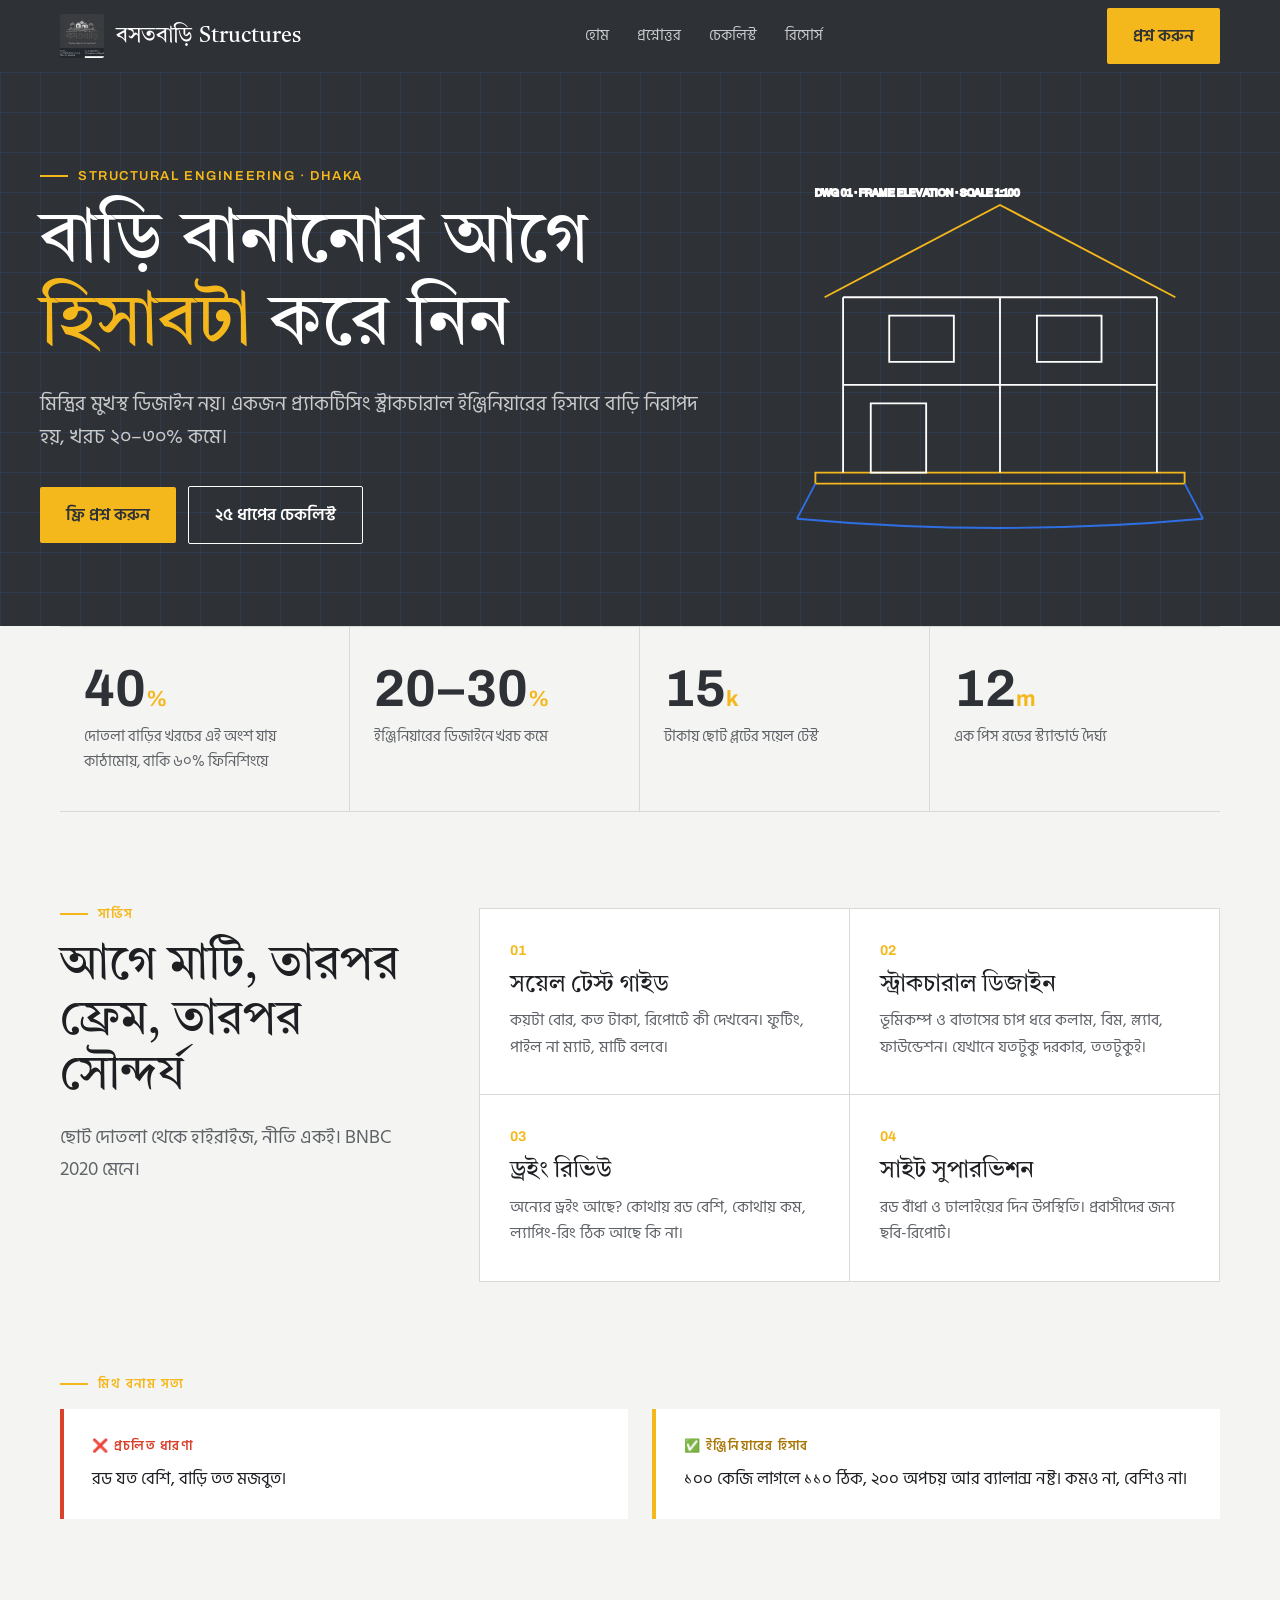
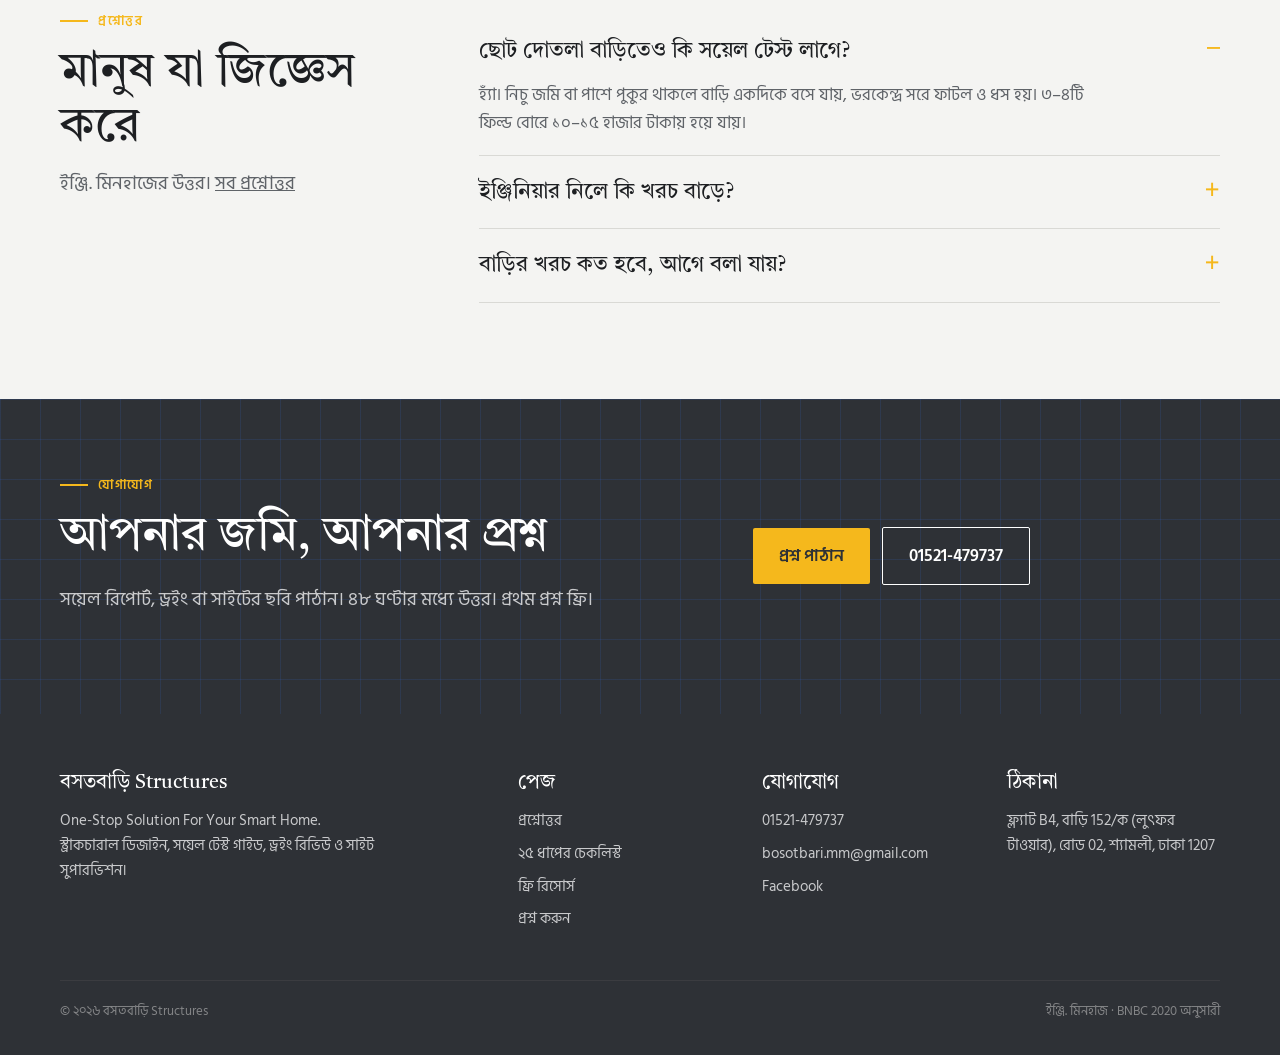
==== website/index.html @ 113fbb8b "বসতবাড়ি Structures: plan, 30-day cards, website, tracker, design system Co-Authored-By: Claude Fabl" ====
<!doctype html><html lang="bn"><head><meta charset="utf-8"><meta name="viewport" content="width=device-width,initial-scale=1"><link rel="preconnect" href="https://fonts.gstatic.com" crossorigin><link href="https://fonts.googleapis.com/css2?family=Tiro+Bangla&family=Hind+Siliguri:wght@400;600&family=Archivo:wght@500;700&display=swap" rel="stylesheet"><link rel="stylesheet" href="style.css"><link rel="icon" href="logo.jpg"><title>বসতবাড়ি Structures</title><meta name="description" content="বাড়ি বানানোর আগে একজন স্ট্রাকচারাল ইঞ্জিনিয়ারের সাথে কথা বলুন। সহজ বাংলায় সয়েল টেস্ট, ডিজাইন, খরচ ও রড কেনার গাইড।"></head><body>
<header><div class="wrap"><nav><a class="logo" href="index.html"><img src="logo.jpg" alt="">বসতবাড়ি Structures</a><ul><li><a href="index.html">হোম</a></li><li><a href="qa.html">প্রশ্নোত্তর</a></li><li><a href="checklist.html">চেকলিস্ট</a></li><li><a href="resources.html">রিসোর্স</a></li></ul><a class="btn" href="ask.html">প্রশ্ন করুন</a></nav></div></header>
<div class="dark"><div class="wrap hero"><div><div class="eyebrow">Structural engineering · Dhaka</div><h1>বাড়ি বানানোর আগে <em>হিসাবটা</em> করে নিন</h1><p>মিস্ত্রির মুখস্থ ডিজাইন নয়। একজন প্র্যাকটিসিং স্ট্রাকচারাল ইঞ্জিনিয়ারের হিসাবে বাড়ি নিরাপদ হয়, খরচ ২০–৩০% কমে।</p><a class="btn" href="ask.html">ফ্রি প্রশ্ন করুন</a> &nbsp; <a class="btn ghost" href="checklist.html">২৫ ধাপের চেকলিস্ট</a></div><div><svg class="bp" viewBox="0 0 520 400" fill="none" stroke="#fff" stroke-width="2" xmlns="http://www.w3.org/2000/svg"><rect x="60" y="330" width="400" height="12" stroke="#F5B81C"/><line x1="90" y1="330" x2="90" y2="140"/><line x1="430" y1="330" x2="430" y2="140"/><line x1="260" y1="330" x2="260" y2="140" class="d2"/><line x1="90" y1="235" x2="430" y2="235" class="d2"/><line x1="90" y1="140" x2="430" y2="140" class="d2"/><path d="M70 140 L260 40 L450 140" class="d3" stroke="#F5B81C"/><rect x="120" y="255" width="60" height="75" class="d3"/><rect x="300" y="160" width="70" height="50" class="d3"/><rect x="140" y="160" width="70" height="50" class="d3"/><line x1="60" y1="342" x2="40" y2="380" class="d4" stroke="#2F6FE4"/><line x1="460" y1="342" x2="480" y2="380" class="d4" stroke="#2F6FE4"/><path d="M40 380 Q260 400 480 380" class="d4" stroke="#2F6FE4"/><text x="60" y="30" fill="#848587" font-family="Archivo" font-size="11">DWG 01 · FRAME ELEVATION · SCALE 1:100</text></svg></div></div></div>
<div class="wrap"><div class="stats"><div class="stat"><b class="num">40<small>%</small></b><span>দোতলা বাড়ির খরচের এই অংশ যায় কাঠামোয়, বাকি ৬০% ফিনিশিংয়ে</span></div><div class="stat"><b class="num">20–30<small>%</small></b><span>ইঞ্জিনিয়ারের ডিজাইনে খরচ কমে</span></div><div class="stat"><b class="num">15<small>k</small></b><span>টাকায় ছোট প্লটের সয়েল টেস্ট</span></div><div class="stat"><b class="num">12<small>m</small></b><span>এক পিস রডের স্ট্যান্ডার্ড দৈর্ঘ্য</span></div></div></div>
<section><div class="wrap grid2"><div><div class="eyebrow">সার্ভিস</div><h2>আগে মাটি, তারপর ফ্রেম, তারপর সৌন্দর্য</h2><p class="lead">ছোট দোতলা থেকে হাইরাইজ, নীতি একই। BNBC 2020 মেনে।</p></div>
<div class="services"><div class="svc"><div class="n">01</div><h3>সয়েল টেস্ট গাইড</h3><p>কয়টা বোর, কত টাকা, রিপোর্টে কী দেখবেন। ফুটিং, পাইল না ম্যাট, মাটি বলবে।</p></div><div class="svc"><div class="n">02</div><h3>স্ট্রাকচারাল ডিজাইন</h3><p>ভূমিকম্প ও বাতাসের চাপ ধরে কলাম, বিম, স্ল্যাব, ফাউন্ডেশন। যেখানে যতটুকু দরকার, ততটুকুই।</p></div><div class="svc"><div class="n">03</div><h3>ড্রইং রিভিউ</h3><p>অন্যের ড্রইং আছে? কোথায় রড বেশি, কোথায় কম, ল্যাপিং-রিং ঠিক আছে কি না।</p></div><div class="svc"><div class="n">04</div><h3>সাইট সুপারভিশন</h3><p>রড বাঁধা ও ঢালাইয়ের দিন উপস্থিতি। প্রবাসীদের জন্য ছবি-রিপোর্ট।</p></div></div></div></section>
<section style="padding-top:0"><div class="wrap"><div class="eyebrow">মিথ বনাম সত্য</div><div class="myth"><div><b>❌ প্রচলিত ধারণা</b>রড যত বেশি, বাড়ি তত মজবুত।</div><div><b>✅ ইঞ্জিনিয়ারের হিসাব</b>১০০ কেজি লাগলে ১১০ ঠিক, ২০০ অপচয় আর ব্যালান্স নষ্ট। কমও না, বেশিও না।</div></div></div></section>
<section class="faq" style="padding-top:0"><div class="wrap grid2"><div><div class="eyebrow">প্রশ্নোত্তর</div><h2>মানুষ যা জিজ্ঞেস করে</h2><p class="lead">ইঞ্জি. মিনহাজের উত্তর। <a href="qa.html">সব প্রশ্নোত্তর</a></p></div><div>
<details open><summary>ছোট দোতলা বাড়িতেও কি সয়েল টেস্ট লাগে?</summary><p>হ্যাঁ। নিচু জমি বা পাশে পুকুর থাকলে বাড়ি একদিকে বসে যায়, ভরকেন্দ্র সরে ফাটল ও ধস হয়। ৩–৪টি ফিল্ড বোরে ১০–১৫ হাজার টাকায় হয়ে যায়।</p></details>
<details><summary>ইঞ্জিনিয়ার নিলে কি খরচ বাড়ে?</summary><p>না, সাধারণত ২০–৩০% কমে। মুখস্থ ডিজাইনে ছাদে ২ টনের জায়গায় ৩ টন রড যায়; এক ফ্লোরে ৫০০ কেজি বেশি মানেই ৪০ হাজার টাকা লস।</p></details>
<details><summary>বাড়ির খরচ কত হবে, আগে বলা যায়?</summary><p>রাফ ধারণা: প্রতি বর্গফুট ~১,৫০০ টাকা। সঠিক (৯০–৯৫%) হিসাব আসে ডিজাইন শেষে।</p></details></div></div></section>
<div class="dark cta"><div class="wrap"><div><div class="eyebrow">যোগাযোগ</div><h2>আপনার জমি, আপনার প্রশ্ন</h2><p>সয়েল রিপোর্ট, ড্রইং বা সাইটের ছবি পাঠান। ৪৮ ঘণ্টার মধ্যে উত্তর। প্রথম প্রশ্ন ফ্রি।</p></div><div><a class="btn" href="ask.html">প্রশ্ন পাঠান</a> &nbsp; <a class="btn ghost" href="tel:+8801521479737">01521-479737</a></div></div></div>
<footer><div class="wrap"><div class="cols"><div><h4>বসতবাড়ি Structures</h4><p style="max-width:40ch;margin:0">One-Stop Solution For Your Smart Home. স্ট্রাকচারাল ডিজাইন, সয়েল টেস্ট গাইড, ড্রইং রিভিউ ও সাইট সুপারভিশন।</p></div><div><h4>পেজ</h4><a href="qa.html">প্রশ্নোত্তর</a><a href="checklist.html">২৫ ধাপের চেকলিস্ট</a><a href="resources.html">ফ্রি রিসোর্স</a><a href="ask.html">প্রশ্ন করুন</a></div><div><h4>যোগাযোগ</h4><a href="tel:+8801521479737">01521-479737</a><a href="mailto:bosotbari.mm@gmail.com">bosotbari.mm@gmail.com</a><a href="https://www.facebook.com/profile.php?id=61591769554161">Facebook</a></div><div><h4>ঠিকানা</h4><p style="margin:0">ফ্ল্যাট B4, বাড়ি 152/ক (লুৎফর টাওয়ার), রোড 02, শ্যামলী, ঢাকা 1207</p></div></div><div class="bottom"><span>© ২০২৬ বসতবাড়ি Structures</span><span>ইঞ্জি. মিনহাজ · BNBC 2020 অনুসারী</span></div></div></footer></body></html>
---- website/style.css ----
@import url("tokens.css");
*{box-sizing:border-box}html{scroll-behavior:smooth}
body{margin:0;font-family:var(--fb);background:var(--paper);color:var(--ink);line-height:1.65;font-size:17px}
a{color:inherit}img{max-width:100%;display:block}
.wrap{max-width:1200px;margin:0 auto;padding:0 20px}
.num{font-family:var(--fn);font-variant-numeric:tabular-nums}
h1,h2,h3{font-family:var(--fh);font-weight:400;line-height:1.15;margin:0}
h1{font-size:clamp(40px,6vw,72px)}h2{font-size:clamp(30px,4vw,48px)}h3{font-size:24px}
.eyebrow{font:600 13px/1 var(--fn);letter-spacing:.12em;text-transform:uppercase;color:var(--safety);margin-bottom:18px;display:flex;gap:10px;align-items:center}
.eyebrow::before{content:"";width:28px;height:2px;background:var(--safety)}
header{background:var(--charcoal);color:#fff;position:sticky;top:0;z-index:9}
nav{display:flex;align-items:center;justify-content:space-between;height:72px}
.logo{display:flex;align-items:center;gap:12px;text-decoration:none;font-family:var(--fh);font-size:22px}
.logo img{width:44px;height:44px;object-fit:cover;object-position:50% 38%;border-radius:2px}
nav ul{list-style:none;display:flex;gap:28px;margin:0;padding:0;font-size:15px}nav ul a{text-decoration:none;color:#c9cacc}nav ul a.on,nav ul a:hover{color:#fff;box-shadow:0 2px 0 var(--safety)}
.btn{display:inline-block;background:var(--safety);color:var(--charcoal);text-decoration:none;padding:14px 26px;border-radius:2px;font-weight:600;border:0;font:inherit;font-weight:600;cursor:pointer}
.btn:hover{box-shadow:inset 0 -3px 0 rgba(0,0,0,.25)}
.btn.ghost{background:transparent;color:inherit;border:1.5px solid currentColor}
.dark{background:var(--charcoal);color:#fff;position:relative;overflow:hidden}
.dark::before{content:"";position:absolute;inset:0;background-image:linear-gradient(rgba(47,111,228,.14) 1px,transparent 1px),linear-gradient(90deg,rgba(47,111,228,.14) 1px,transparent 1px);background-size:40px 40px;pointer-events:none}
.dark>.wrap{position:relative}
.hero{padding:96px 0 80px;display:grid;grid-template-columns:7fr 5fr;gap:48px;align-items:center}
.hero p{font-size:20px;color:#c9cacc;max-width:60ch;margin:22px 0 32px}
.hero h1 em{font-style:normal;color:var(--safety)}
.bp{width:100%;height:auto}
.stats{display:grid;grid-template-columns:repeat(4,1fr);gap:0;border-top:1px solid var(--line);border-bottom:1px solid var(--line)}
.stat{padding:36px 24px;border-right:1px solid var(--line)}.stat:last-child{border-right:0}
.stat b{display:block;font:700 52px/1 var(--fn);color:var(--charcoal)}.stat b small{font-size:22px;color:var(--safety)}
.stat span{display:block;margin-top:10px;color:var(--mut);font-size:15px}
section{padding:96px 0}
.lead{color:var(--mut);font-size:19px;max-width:62ch;margin:18px 0 0}
.grid2{display:grid;grid-template-columns:4fr 8fr;gap:48px;align-items:start}
.services{display:grid;grid-template-columns:1fr 1fr;gap:1px;background:var(--line);border:1px solid var(--line)}
.svc{background:var(--white);padding:34px 30px}.svc .n{font:700 14px var(--fn);color:var(--safety);margin-bottom:14px}
.svc h3{margin-bottom:8px}.svc p{margin:0;color:var(--mut);font-size:16px}
.faq details{border-bottom:1px solid var(--line);padding:18px 0}.faq summary{cursor:pointer;font-family:var(--fh);font-size:22px;list-style:none;display:flex;justify-content:space-between;gap:16px}
.faq summary::after{content:"+";font-family:var(--fn);color:var(--safety);font-size:26px;line-height:1}
.faq details[open] summary::after{content:"–"}.faq p{color:var(--mut);margin:12px 0 0;max-width:68ch}
.myth{display:grid;grid-template-columns:1fr 1fr;gap:24px}
.myth div{padding:26px 28px;background:var(--white);border-left:4px solid var(--danger)}.myth div+div{border-left-color:var(--safety)}
.myth b{display:block;font:600 13px var(--fn);letter-spacing:.1em;margin-bottom:8px;color:var(--danger)}.myth div+div b{color:#a9780a}
.cta{padding:80px 0}.cta .wrap{display:grid;grid-template-columns:7fr 5fr;gap:40px;align-items:center}
.cta p{color:#c9cacc;font-size:19px;max-width:56ch}
form{display:grid;gap:18px;max-width:640px}label{display:grid;gap:8px;font-weight:600;font-size:15px}
input,select,textarea{font:inherit;padding:14px 16px;border:1px solid var(--graphite);border-radius:2px;background:#fff;color:var(--ink);width:100%}
input:focus,select:focus,textarea:focus{outline:0;border:2px solid var(--safety);padding:13px 15px}textarea{min-height:150px}
.note{border-left:4px solid var(--safety);background:var(--white);padding:14px 18px;font-size:15px}
ol.steps{counter-reset:s;list-style:none;padding:0;margin:0 0 40px}ol.steps li{counter-increment:s;padding:16px 0 16px 64px;position:relative;border-bottom:1px solid var(--line)}
ol.steps li::before{content:counter(s,decimal);position:absolute;left:0;top:14px;font:700 28px var(--fn);color:var(--safety)}
ol.steps h4{margin:0 0 2px;font:400 20px var(--fh)}ol.steps p{margin:0;color:var(--mut);font-size:15px}
.res{display:grid;grid-template-columns:repeat(auto-fill,minmax(300px,1fr));gap:24px}
.res article{background:var(--white);border-top:3px solid var(--charcoal)}.res .thumb{aspect-ratio:16/9;background:var(--charcoal);display:grid;place-items:center;color:var(--safety);font:700 40px var(--fn)}
.res iframe{width:100%;aspect-ratio:16/9;border:0;display:block}.res .body{padding:20px 22px}.res h3{font-size:20px;margin-bottom:6px}.res p{margin:0 0 12px;color:var(--mut);font-size:15px}
.tag{display:inline-block;font:600 12px var(--fn);letter-spacing:.08em;text-transform:uppercase;color:var(--charcoal);background:var(--paper);padding:4px 8px;margin-right:6px}
footer{background:var(--charcoal);color:#c9cacc;padding:56px 0 32px;font-size:15px}
footer .cols{display:grid;grid-template-columns:2fr 1fr 1fr 1fr;gap:32px;margin-bottom:40px}footer h4{color:#fff;margin:0 0 12px;font:400 20px var(--fh)}
footer a{text-decoration:none;color:#c9cacc;display:block;margin-bottom:8px}footer a:hover{color:var(--safety)}
footer .bottom{border-top:1px solid var(--graphite);padding-top:20px;display:flex;justify-content:space-between;flex-wrap:wrap;gap:8px;font-size:13px;color:var(--fog)}
@keyframes draw{to{stroke-dashoffset:0}}.bp path,.bp line,.bp rect,.bp circle{stroke-dasharray:1200;stroke-dashoffset:1200;animation:draw 2.4s ease forwards}
.bp .d2{animation-delay:.5s}.bp .d3{animation-delay:1s}.bp .d4{animation-delay:1.5s}
@media(max-width:860px){.hero,.grid2,.cta .wrap{grid-template-columns:1fr}.hero{padding:56px 0 48px}.stats{grid-template-columns:1fr 1fr}.stat{border-bottom:1px solid var(--line)}.services,.myth{grid-template-columns:1fr}section{padding:56px 0}nav ul{display:none}footer .cols{grid-template-columns:1fr 1fr}}
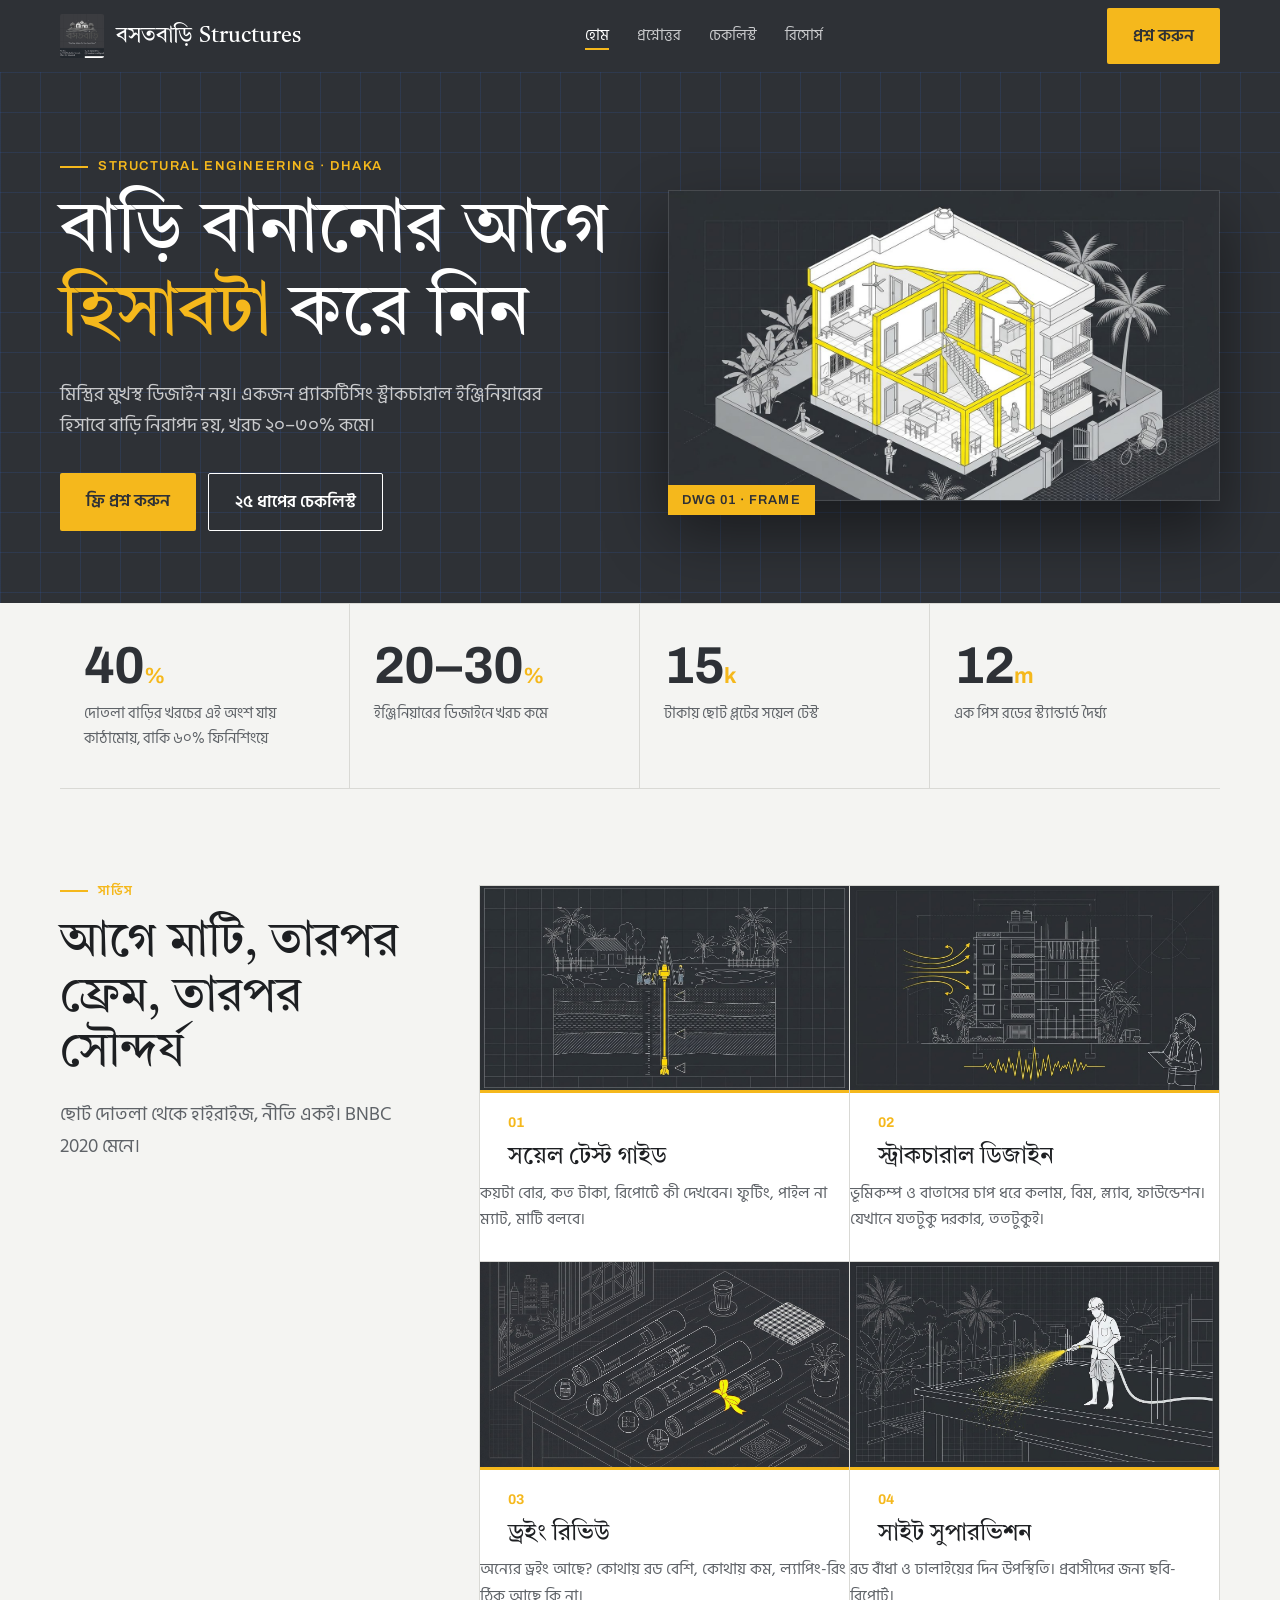
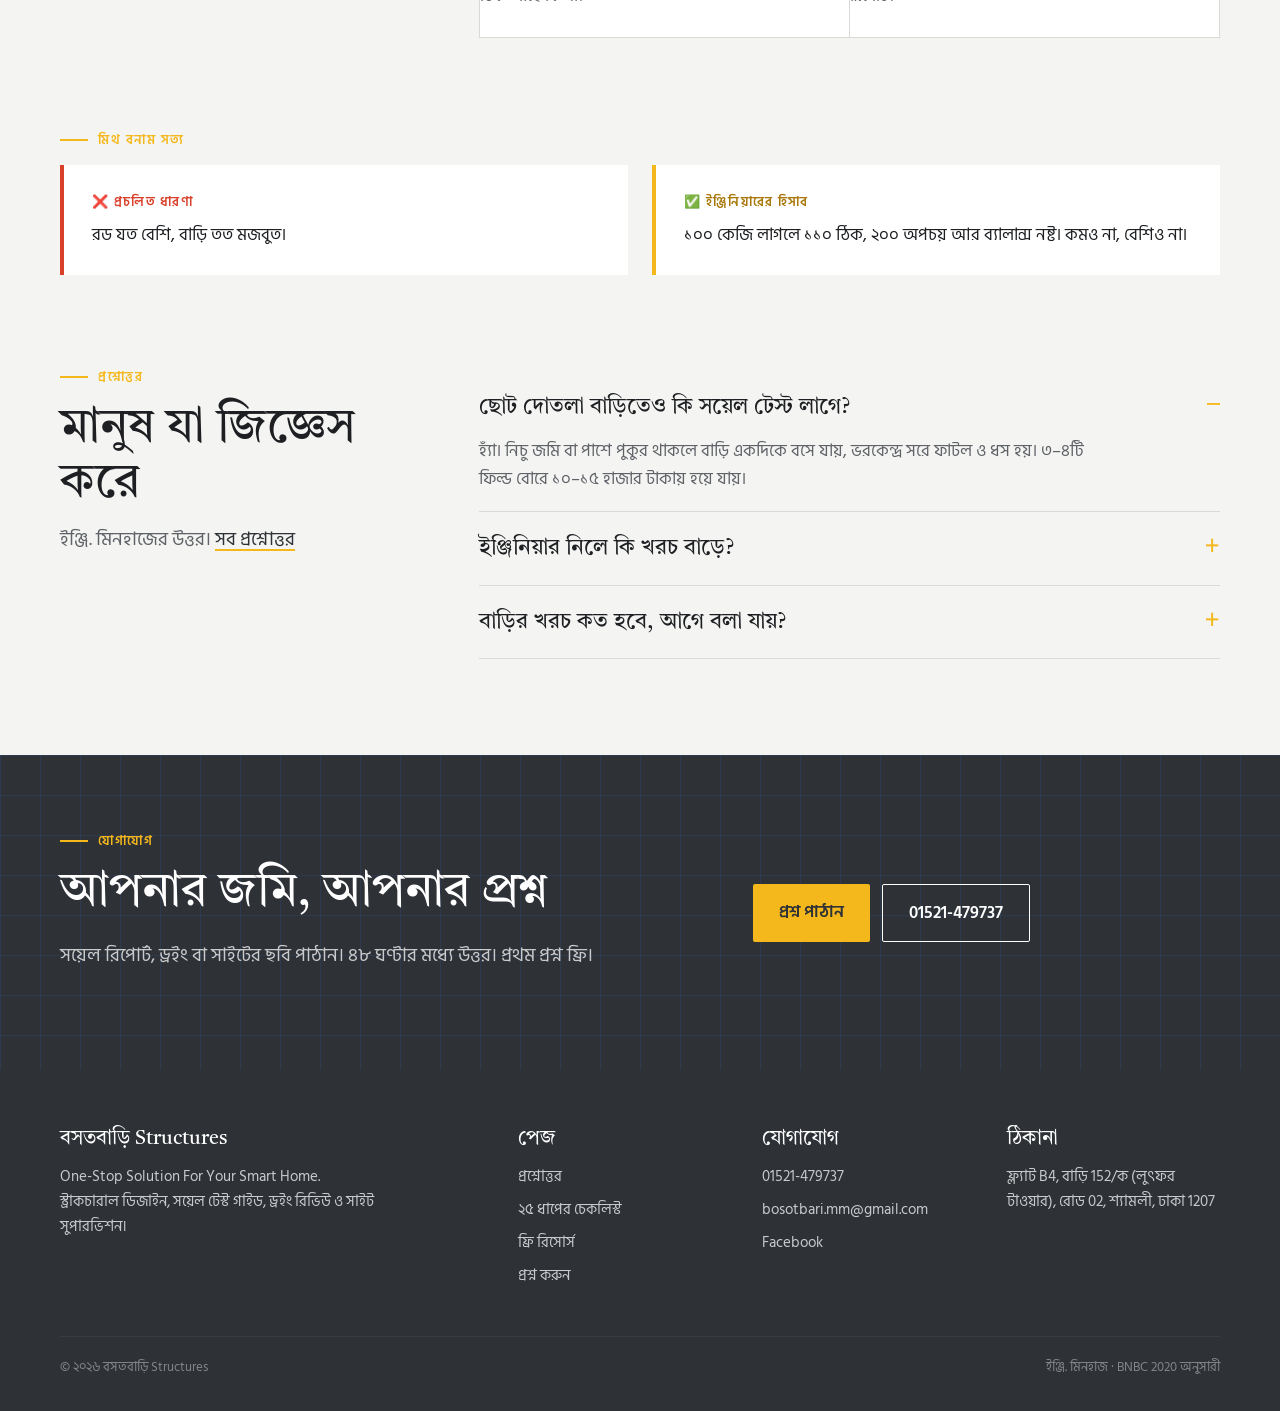
==== commit ded6c85a: "Website polish: fix hero gutter, Flow images, mobile subnav; token helper Co-Authored-By: Claude Fab" ====
--- a/website/index.html
+++ b/website/index.html
@@ -1,13 +1,13 @@
-<!doctype html><html lang="bn"><head><meta charset="utf-8"><meta name="viewport" content="width=device-width,initial-scale=1"><link rel="preconnect" href="https://fonts.gstatic.com" crossorigin><link href="https://fonts.googleapis.com/css2?family=Tiro+Bangla&family=Hind+Siliguri:wght@400;600&family=Archivo:wght@500;700&display=swap" rel="stylesheet"><link rel="stylesheet" href="style.css"><link rel="icon" href="logo.jpg"><title>বসতবাড়ি Structures</title><meta name="description" content="বাড়ি বানানোর আগে একজন স্ট্রাকচারাল ইঞ্জিনিয়ারের সাথে কথা বলুন। সহজ বাংলায় সয়েল টেস্ট, ডিজাইন, খরচ ও রড কেনার গাইড।"></head><body>
-<header><div class="wrap"><nav><a class="logo" href="index.html"><img src="logo.jpg" alt="">বসতবাড়ি Structures</a><ul><li><a href="index.html">হোম</a></li><li><a href="qa.html">প্রশ্নোত্তর</a></li><li><a href="checklist.html">চেকলিস্ট</a></li><li><a href="resources.html">রিসোর্স</a></li></ul><a class="btn" href="ask.html">প্রশ্ন করুন</a></nav></div></header>
-<div class="dark"><div class="wrap hero"><div><div class="eyebrow">Structural engineering · Dhaka</div><h1>বাড়ি বানানোর আগে <em>হিসাবটা</em> করে নিন</h1><p>মিস্ত্রির মুখস্থ ডিজাইন নয়। একজন প্র্যাকটিসিং স্ট্রাকচারাল ইঞ্জিনিয়ারের হিসাবে বাড়ি নিরাপদ হয়, খরচ ২০–৩০% কমে।</p><a class="btn" href="ask.html">ফ্রি প্রশ্ন করুন</a> &nbsp; <a class="btn ghost" href="checklist.html">২৫ ধাপের চেকলিস্ট</a></div><div><svg class="bp" viewBox="0 0 520 400" fill="none" stroke="#fff" stroke-width="2" xmlns="http://www.w3.org/2000/svg"><rect x="60" y="330" width="400" height="12" stroke="#F5B81C"/><line x1="90" y1="330" x2="90" y2="140"/><line x1="430" y1="330" x2="430" y2="140"/><line x1="260" y1="330" x2="260" y2="140" class="d2"/><line x1="90" y1="235" x2="430" y2="235" class="d2"/><line x1="90" y1="140" x2="430" y2="140" class="d2"/><path d="M70 140 L260 40 L450 140" class="d3" stroke="#F5B81C"/><rect x="120" y="255" width="60" height="75" class="d3"/><rect x="300" y="160" width="70" height="50" class="d3"/><rect x="140" y="160" width="70" height="50" class="d3"/><line x1="60" y1="342" x2="40" y2="380" class="d4" stroke="#2F6FE4"/><line x1="460" y1="342" x2="480" y2="380" class="d4" stroke="#2F6FE4"/><path d="M40 380 Q260 400 480 380" class="d4" stroke="#2F6FE4"/><text x="60" y="30" fill="#848587" font-family="Archivo" font-size="11">DWG 01 · FRAME ELEVATION · SCALE 1:100</text></svg></div></div></div>
+<!doctype html><html lang="bn"><head><meta charset="utf-8"><meta name="viewport" content="width=device-width,initial-scale=1"><link rel="preconnect" href="https://fonts.gstatic.com" crossorigin><link href="https://fonts.googleapis.com/css2?family=Tiro+Bangla&family=Hind+Siliguri:wght@400;600&family=Archivo:wght@500;700&display=swap" rel="stylesheet"><link rel="stylesheet" href="style.css?v=2"><link rel="icon" href="logo.jpg"><title>বসতবাড়ি Structures</title><meta name="description" content="বাড়ি বানানোর আগে একজন স্ট্রাকচারাল ইঞ্জিনিয়ারের সাথে কথা বলুন। সহজ বাংলায় সয়েল টেস্ট, ডিজাইন, খরচ ও রড কেনার গাইড।"></head><body>
+<header><div class="wrap"><nav><a class="logo" href="index.html"><img src="logo.jpg" alt="">বসতবাড়ি Structures</a><ul><li><a class="on" href="index.html">হোম</a></li><li><a href="qa.html">প্রশ্নোত্তর</a></li><li><a href="checklist.html">চেকলিস্ট</a></li><li><a href="resources.html">রিসোর্স</a></li></ul><a class="btn" href="ask.html">প্রশ্ন করুন</a></nav></div><div class="subnav"><a class="on" href="index.html">হোম</a><a href="qa.html">প্রশ্নোত্তর</a><a href="checklist.html">চেকলিস্ট</a><a href="resources.html">রিসোর্স</a><a href="ask.html">প্রশ্ন করুন</a></div></header>
+<div class="dark"><div class="wrap hero"><div><div class="eyebrow">Structural engineering · Dhaka</div><h1>বাড়ি বানানোর আগে <em>হিসাবটা</em> করে নিন</h1><p>মিস্ত্রির মুখস্থ ডিজাইন নয়। একজন প্র্যাকটিসিং স্ট্রাকচারাল ইঞ্জিনিয়ারের হিসাবে বাড়ি নিরাপদ হয়, খরচ ২০–৩০% কমে।</p><div class="btns"><a class="btn" href="ask.html">ফ্রি প্রশ্ন করুন</a><a class="btn ghost" href="checklist.html">২৫ ধাপের চেকলিস্ট</a></div></div><div class="hero-art"><img src="img/hero.jpg" alt="দোতলা বাড়ির কাটঅ্যাওয়ে: কলাম-বিম-ছাদের ফ্রেম হলুদে"><span class="tag">DWG 01 · FRAME</span></div></div></div>
 <div class="wrap"><div class="stats"><div class="stat"><b class="num">40<small>%</small></b><span>দোতলা বাড়ির খরচের এই অংশ যায় কাঠামোয়, বাকি ৬০% ফিনিশিংয়ে</span></div><div class="stat"><b class="num">20–30<small>%</small></b><span>ইঞ্জিনিয়ারের ডিজাইনে খরচ কমে</span></div><div class="stat"><b class="num">15<small>k</small></b><span>টাকায় ছোট প্লটের সয়েল টেস্ট</span></div><div class="stat"><b class="num">12<small>m</small></b><span>এক পিস রডের স্ট্যান্ডার্ড দৈর্ঘ্য</span></div></div></div>
 <section><div class="wrap grid2"><div><div class="eyebrow">সার্ভিস</div><h2>আগে মাটি, তারপর ফ্রেম, তারপর সৌন্দর্য</h2><p class="lead">ছোট দোতলা থেকে হাইরাইজ, নীতি একই। BNBC 2020 মেনে।</p></div>
-<div class="services"><div class="svc"><div class="n">01</div><h3>সয়েল টেস্ট গাইড</h3><p>কয়টা বোর, কত টাকা, রিপোর্টে কী দেখবেন। ফুটিং, পাইল না ম্যাট, মাটি বলবে।</p></div><div class="svc"><div class="n">02</div><h3>স্ট্রাকচারাল ডিজাইন</h3><p>ভূমিকম্প ও বাতাসের চাপ ধরে কলাম, বিম, স্ল্যাব, ফাউন্ডেশন। যেখানে যতটুকু দরকার, ততটুকুই।</p></div><div class="svc"><div class="n">03</div><h3>ড্রইং রিভিউ</h3><p>অন্যের ড্রইং আছে? কোথায় রড বেশি, কোথায় কম, ল্যাপিং-রিং ঠিক আছে কি না।</p></div><div class="svc"><div class="n">04</div><h3>সাইট সুপারভিশন</h3><p>রড বাঁধা ও ঢালাইয়ের দিন উপস্থিতি। প্রবাসীদের জন্য ছবি-রিপোর্ট।</p></div></div></div></section>
+<div class="services"><div class="svc"><img src="img/soil.jpg" alt=""><div class="n">01</div><h3>সয়েল টেস্ট গাইড</h3><p>কয়টা বোর, কত টাকা, রিপোর্টে কী দেখবেন। ফুটিং, পাইল না ম্যাট, মাটি বলবে।</p></div><div class="svc"><img src="img/structural.jpg" alt=""><div class="n">02</div><h3>স্ট্রাকচারাল ডিজাইন</h3><p>ভূমিকম্প ও বাতাসের চাপ ধরে কলাম, বিম, স্ল্যাব, ফাউন্ডেশন। যেখানে যতটুকু দরকার, ততটুকুই।</p></div><div class="svc"><img src="img/review.jpg" alt=""><div class="n">03</div><h3>ড্রইং রিভিউ</h3><p>অন্যের ড্রইং আছে? কোথায় রড বেশি, কোথায় কম, ল্যাপিং-রিং ঠিক আছে কি না।</p></div><div class="svc"><img src="img/site.jpg" alt=""><div class="n">04</div><h3>সাইট সুপারভিশন</h3><p>রড বাঁধা ও ঢালাইয়ের দিন উপস্থিতি। প্রবাসীদের জন্য ছবি-রিপোর্ট।</p></div></div></div></section>
 <section style="padding-top:0"><div class="wrap"><div class="eyebrow">মিথ বনাম সত্য</div><div class="myth"><div><b>❌ প্রচলিত ধারণা</b>রড যত বেশি, বাড়ি তত মজবুত।</div><div><b>✅ ইঞ্জিনিয়ারের হিসাব</b>১০০ কেজি লাগলে ১১০ ঠিক, ২০০ অপচয় আর ব্যালান্স নষ্ট। কমও না, বেশিও না।</div></div></div></section>
 <section class="faq" style="padding-top:0"><div class="wrap grid2"><div><div class="eyebrow">প্রশ্নোত্তর</div><h2>মানুষ যা জিজ্ঞেস করে</h2><p class="lead">ইঞ্জি. মিনহাজের উত্তর। <a href="qa.html">সব প্রশ্নোত্তর</a></p></div><div>
 <details open><summary>ছোট দোতলা বাড়িতেও কি সয়েল টেস্ট লাগে?</summary><p>হ্যাঁ। নিচু জমি বা পাশে পুকুর থাকলে বাড়ি একদিকে বসে যায়, ভরকেন্দ্র সরে ফাটল ও ধস হয়। ৩–৪টি ফিল্ড বোরে ১০–১৫ হাজার টাকায় হয়ে যায়।</p></details>
 <details><summary>ইঞ্জিনিয়ার নিলে কি খরচ বাড়ে?</summary><p>না, সাধারণত ২০–৩০% কমে। মুখস্থ ডিজাইনে ছাদে ২ টনের জায়গায় ৩ টন রড যায়; এক ফ্লোরে ৫০০ কেজি বেশি মানেই ৪০ হাজার টাকা লস।</p></details>
 <details><summary>বাড়ির খরচ কত হবে, আগে বলা যায়?</summary><p>রাফ ধারণা: প্রতি বর্গফুট ~১,৫০০ টাকা। সঠিক (৯০–৯৫%) হিসাব আসে ডিজাইন শেষে।</p></details></div></div></section>
-<div class="dark cta"><div class="wrap"><div><div class="eyebrow">যোগাযোগ</div><h2>আপনার জমি, আপনার প্রশ্ন</h2><p>সয়েল রিপোর্ট, ড্রইং বা সাইটের ছবি পাঠান। ৪৮ ঘণ্টার মধ্যে উত্তর। প্রথম প্রশ্ন ফ্রি।</p></div><div><a class="btn" href="ask.html">প্রশ্ন পাঠান</a> &nbsp; <a class="btn ghost" href="tel:+8801521479737">01521-479737</a></div></div></div>
+<div class="dark cta"><div class="wrap"><div><div class="eyebrow">যোগাযোগ</div><h2>আপনার জমি, আপনার প্রশ্ন</h2><p>সয়েল রিপোর্ট, ড্রইং বা সাইটের ছবি পাঠান। ৪৮ ঘণ্টার মধ্যে উত্তর। প্রথম প্রশ্ন ফ্রি।</p></div><div><div class="btns" style="display:flex;gap:12px;flex-wrap:wrap"><a class="btn" href="ask.html">প্রশ্ন পাঠান</a><a class="btn ghost" href="tel:+8801521479737">01521-479737</a></div></div></div></div>
 <footer><div class="wrap"><div class="cols"><div><h4>বসতবাড়ি Structures</h4><p style="max-width:40ch;margin:0">One-Stop Solution For Your Smart Home. স্ট্রাকচারাল ডিজাইন, সয়েল টেস্ট গাইড, ড্রইং রিভিউ ও সাইট সুপারভিশন।</p></div><div><h4>পেজ</h4><a href="qa.html">প্রশ্নোত্তর</a><a href="checklist.html">২৫ ধাপের চেকলিস্ট</a><a href="resources.html">ফ্রি রিসোর্স</a><a href="ask.html">প্রশ্ন করুন</a></div><div><h4>যোগাযোগ</h4><a href="tel:+8801521479737">01521-479737</a><a href="mailto:bosotbari.mm@gmail.com">bosotbari.mm@gmail.com</a><a href="https://www.facebook.com/profile.php?id=61591769554161">Facebook</a></div><div><h4>ঠিকানা</h4><p style="margin:0">ফ্ল্যাট B4, বাড়ি 152/ক (লুৎফর টাওয়ার), রোড 02, শ্যামলী, ঢাকা 1207</p></div></div><div class="bottom"><span>© ২০২৬ বসতবাড়ি Structures</span><span>ইঞ্জি. মিনহাজ · BNBC 2020 অনুসারী</span></div></div></footer></body></html>
--- a/website/style.css
+++ b/website/style.css
@@ -19,10 +19,13 @@
 .dark{background:var(--charcoal);color:#fff;position:relative;overflow:hidden}
 .dark::before{content:"";position:absolute;inset:0;background-image:linear-gradient(rgba(47,111,228,.14) 1px,transparent 1px),linear-gradient(90deg,rgba(47,111,228,.14) 1px,transparent 1px);background-size:40px 40px;pointer-events:none}
 .dark>.wrap{position:relative}
-.hero{padding:96px 0 80px;display:grid;grid-template-columns:7fr 5fr;gap:48px;align-items:center}
-.hero p{font-size:20px;color:#c9cacc;max-width:60ch;margin:22px 0 32px}
+.hero{padding:88px 20px 72px;display:grid;grid-template-columns:6fr 6fr;gap:56px;align-items:center}
+.hero-art{position:relative}.hero-art img{width:100%;aspect-ratio:16/9;object-fit:cover;border:1px solid rgba(255,255,255,.12);box-shadow:0 30px 60px rgba(0,0,0,.45)}
+.hero-art .tag{position:absolute;left:0;bottom:-14px;background:var(--safety);color:var(--charcoal);font:600 13px var(--fn);letter-spacing:.08em;padding:8px 14px}
+.hero p{font-size:19px;color:#c9cacc;max-width:52ch;margin:22px 0 32px}
+.hero .btns{display:flex;gap:12px;flex-wrap:wrap}
 .hero h1 em{font-style:normal;color:var(--safety)}
-.bp{width:100%;height:auto}
+.bp{width:100%;height:auto}.bp text{stroke:none}
 .stats{display:grid;grid-template-columns:repeat(4,1fr);gap:0;border-top:1px solid var(--line);border-bottom:1px solid var(--line)}
 .stat{padding:36px 24px;border-right:1px solid var(--line)}.stat:last-child{border-right:0}
 .stat b{display:block;font:700 52px/1 var(--fn);color:var(--charcoal)}.stat b small{font-size:22px;color:var(--safety)}
@@ -31,7 +34,7 @@
 .lead{color:var(--mut);font-size:19px;max-width:62ch;margin:18px 0 0}
 .grid2{display:grid;grid-template-columns:4fr 8fr;gap:48px;align-items:start}
 .services{display:grid;grid-template-columns:1fr 1fr;gap:1px;background:var(--line);border:1px solid var(--line)}
-.svc{background:var(--white);padding:34px 30px}.svc .n{font:700 14px var(--fn);color:var(--safety);margin-bottom:14px}
+.svc{background:var(--white);padding:0 0 28px;overflow:hidden}.svc img{width:100%;aspect-ratio:16/9;object-fit:cover;display:block;border-bottom:3px solid var(--safety)}.svc .n,.svc h3,.svc p{margin-left:28px;margin-right:28px}.svc .n{margin-top:22px}.svc .n{font:700 14px var(--fn);color:var(--safety);margin-bottom:14px}
 .svc h3{margin-bottom:8px}.svc p{margin:0;color:var(--mut);font-size:16px}
 .faq details{border-bottom:1px solid var(--line);padding:18px 0}.faq summary{cursor:pointer;font-family:var(--fh);font-size:22px;list-style:none;display:flex;justify-content:space-between;gap:16px}
 .faq summary::after{content:"+";font-family:var(--fn);color:var(--safety);font-size:26px;line-height:1}
@@ -58,4 +61,13 @@
 footer .bottom{border-top:1px solid var(--graphite);padding-top:20px;display:flex;justify-content:space-between;flex-wrap:wrap;gap:8px;font-size:13px;color:var(--fog)}
 @keyframes draw{to{stroke-dashoffset:0}}.bp path,.bp line,.bp rect,.bp circle{stroke-dasharray:1200;stroke-dashoffset:1200;animation:draw 2.4s ease forwards}
 .bp .d2{animation-delay:.5s}.bp .d3{animation-delay:1s}.bp .d4{animation-delay:1.5s}
-@media(max-width:860px){.hero,.grid2,.cta .wrap{grid-template-columns:1fr}.hero{padding:56px 0 48px}.stats{grid-template-columns:1fr 1fr}.stat{border-bottom:1px solid var(--line)}.services,.myth{grid-template-columns:1fr}section{padding:56px 0}nav ul{display:none}footer .cols{grid-template-columns:1fr 1fr}}
+.subnav{display:none}
+.stat b{letter-spacing:-.02em}
+@media(max-width:860px){.subnav{display:flex}.stat b{font-size:40px}.stat{padding:26px 20px}.hero,.grid2,.cta .wrap{grid-template-columns:1fr}.hero{padding:48px 20px 40px;gap:36px}.hero-art{order:-1}.stats{grid-template-columns:1fr 1fr}.stat{border-bottom:1px solid var(--line)}.services,.myth{grid-template-columns:1fr}section{padding:56px 0}nav ul{display:none}.subnav{display:flex;gap:18px;overflow-x:auto;padding:0 20px 12px;font-size:14px;white-space:nowrap;background:var(--charcoal)}.subnav a{color:#c9cacc;text-decoration:none}.subnav a.on{color:var(--safety)}footer .cols{grid-template-columns:1fr 1fr}}
+
+::selection{background:var(--safety);color:var(--charcoal)}
+p a,.lead a,.faq a{color:var(--charcoal);text-decoration:underline;text-decoration-color:var(--safety);text-underline-offset:4px;text-decoration-thickness:2px}
+.dark a:not(.btn){color:#fff;text-decoration-color:var(--safety)}
+.faq details p{animation:fade .3s ease}@keyframes fade{from{opacity:0;transform:translateY(-4px)}to{opacity:1;transform:none}}
+.res article{transition:transform .2s,box-shadow .2s}.res article:hover{transform:translateY(-3px);box-shadow:0 14px 30px rgba(0,0,0,.08)}
+.svc{transition:background .2s}.svc:hover{background:#fffdf5}
